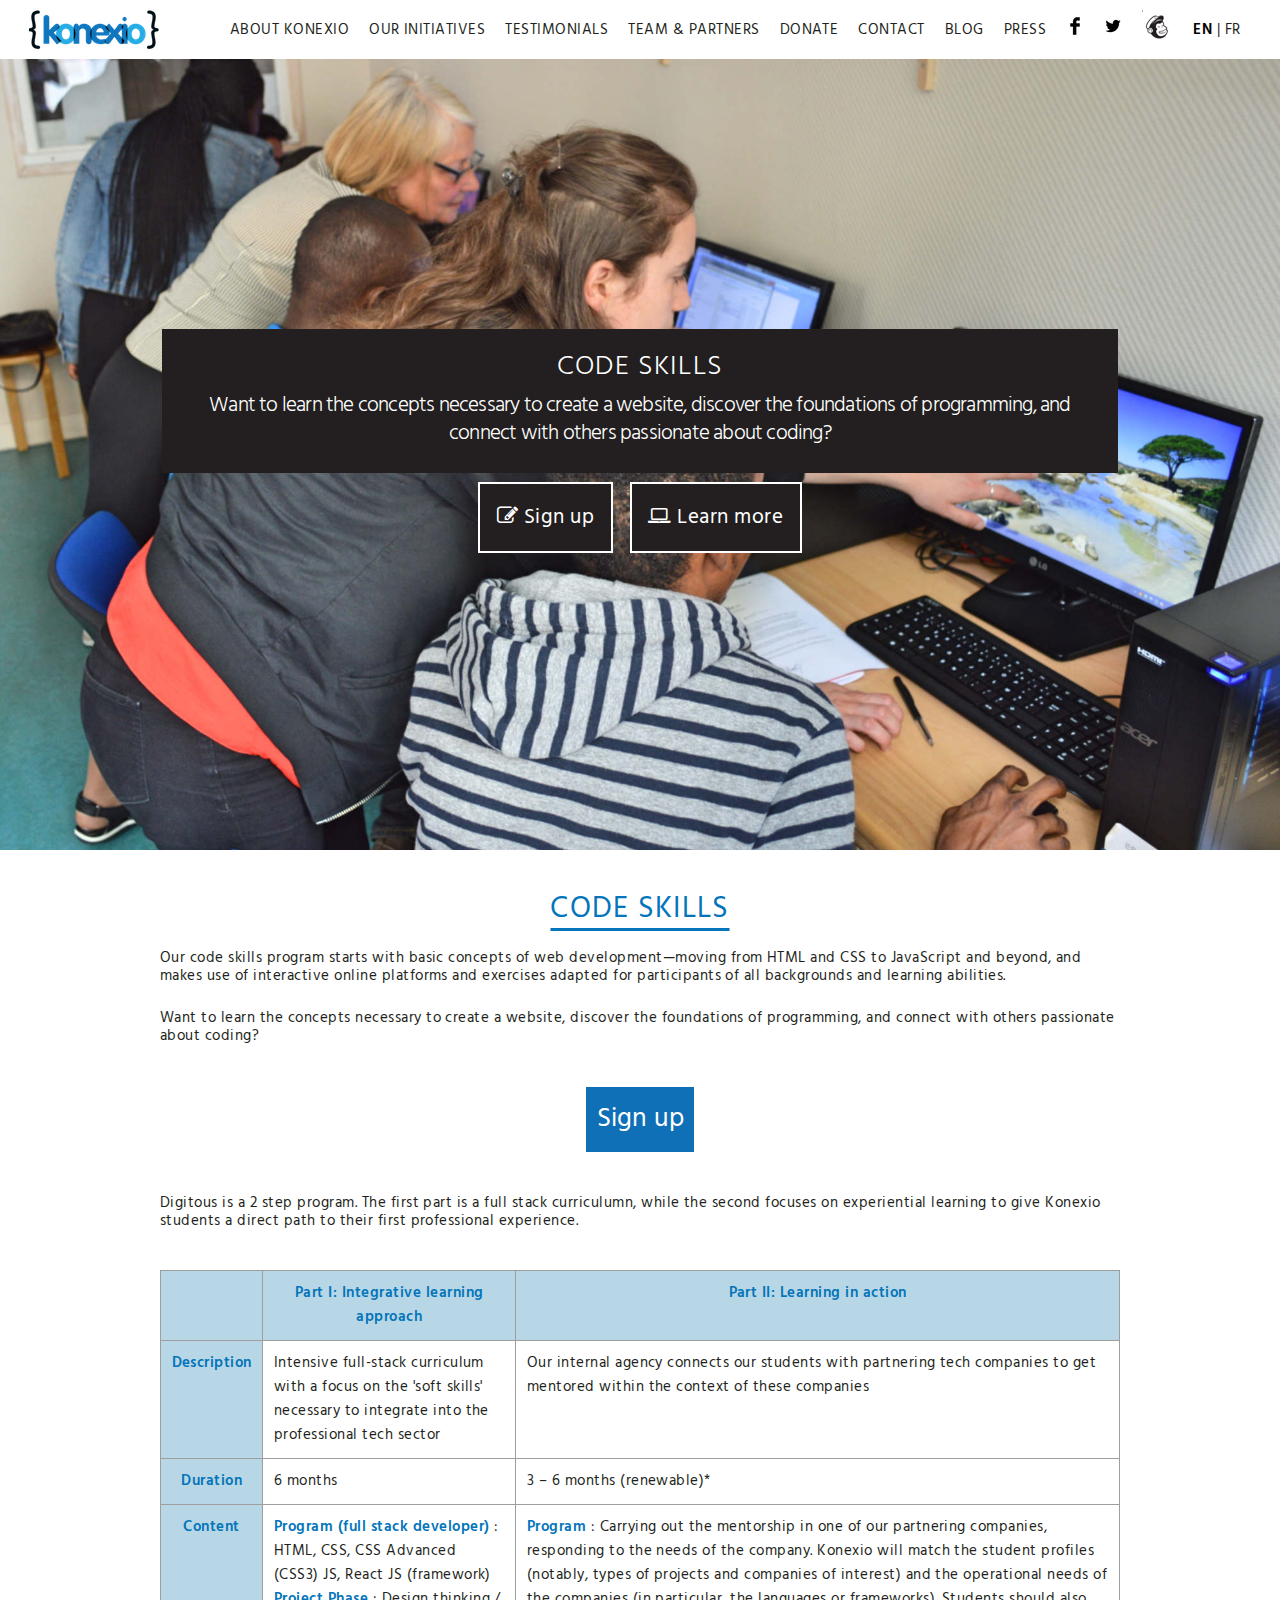
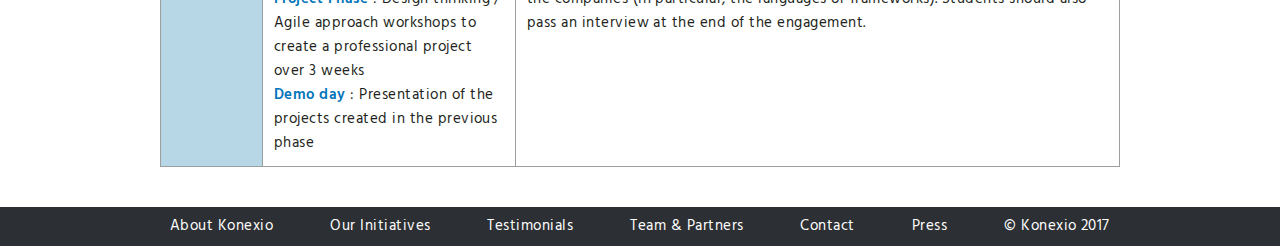
==== code.html @ 0aa67f4a "dropdown nav" ====
<!DOCTYPE html>
<html lang="en">
<head>
  <meta charset="UTF-8">
  <meta name="viewport" content="width=device-width, initial-scale=1.0">
  <meta http-equiv="X-UA-Compatible" content="ie=edge">
  <title>Konexio</title>
  <link rel="stylesheet" href="css/reset.css">
  <link rel="stylesheet" href="css/skeleton.css">
  <link rel="stylesheet" href="css/style.css">
  <link rel="stylesheet" href="css/digitous.css">
  <link href="https://fonts.googleapis.com/css?family=Hind:400,400i,600,700" rel="stylesheet">
  <link rel="stylesheet" type="text/css" href="https://cdnjs.cloudflare.com/ajax/libs/font-awesome/4.7.0/css/font-awesome.min.css">
</head>
<body>
  <div class="main en">
    <header>
      <nav>
        <h1>
          <!-- should this be a homepage link? -->
          <img src="imgs/logo-konexio-nue.png" alt="Konexio">
        </h1>
        <ul>
          <li>
            <span lang="en">
              <a href="index.html">About Konexio</a>
            </span>
            <span lang="fr">
              <a href="index-french.html">Notre Mission</a>
            </span>
          </li>
          <li>
            <div class="dropdown">
              <button class="dropbtn" onclick="location.href = '#initiatives'">
                <span lang="en">Our Initiatives</span>
                <span lang="fr">Nos Initiatives</span>
              </button>
              <div class="dropdown-content">
                <a href="digital.html">
                  <span lang="en">Digital Skills</span>
                  <span lang="fr">Programme digitale</span>
                </a>
                <a href="code.html">
                  <span lang="en">Code Skills</span>
                  <span lang="fr">Programme code</span>
                </a>
              </div>
            </div>
          </li>
          <li>
            <span lang="en">
              <a href="index.html#testimonials">Testimonials</a>
            </span>
            <span lang="fr">
              <a href="index-french.html#testimonials">Témoignages</a>
            </span>
          </li>
          <li>
            <span lang="en">
              <a href="index.html#partners">Team &amp; Partners</a>
            </span>
            <span lang="fr">
              <a href="index-french.html#partners">Equipe et Partenaires</a>
            </span>
          </li>
          <li>
            <a href="https://www.helloasso.com/associations/konexio/formulaires/1" target="_blank">
              <span lang="en">Donate</span>
              <span lang="fr">Faire un Don</span>
            </a>
          </li>
          <li>
            <span lang="en">
              <a href="index.html#contact">Contact</a>
            </span>
            <span lang="fr">
              <a href="index-french.html#contact">Contact</a>
            </span>
          </li>
          <li>
            <a href="https://medium.com/@Konexio">Blog</a>
          </li>
          <li>
            <span lang="en">
              <a href="press-kit-en.pdf">Press</a>
            </span>
            <span lang="fr">
              <a href="press-kit-fr.pdf">Press</a>
            </span>
          </li>
          <li>
            <a href="https://www.facebook.com/konexio.eu">
              <img src="imgs/facebook.png" alt="Facebook">
            </a>
          </li>
          <li>
            <a href="https://twitter.com/Konexio_eu">
              <img src="imgs/twitter.png" alt="Twitter">
            </a>
          </li>
          <li>
            <a href="http://eepurl.com/cEVfen">
              <img src="imgs/mailchimp.png" alt="Newsletter">
            </a>
          </li>
          <li>
            <div id="language-selector">
              <a href="#" class="select-lang selected" lang="en">EN</a> | <a href="#" class="select-lang" lang="fr">FR</a>
            </div>
          </li>
        </ul>
      </nav>
      <div class="welcome-container">
        <div class="welcome-message">
          <h2>
            <span lang="en">Code Skills</span>
            <span lang="fr">Programme Code</span>
          </h2>
          <h4>
            <span lang="en">
              Want to learn the concepts necessary to create a website, discover the
              foundations of programming, and connect with others passionate about coding?
            </span>
            <span lang="fr">
              Voulez-vous apprendre les concepts nécessaires pour créer un site web,
              découvrir les bases de la programmation et communiquer avec d'autres passionnés ?
            </span>
          </h4>
        </div>
        <div class="welcome-shortcuts">
          <a href="https://docs.google.com/forms/d/e/1FAIpQLScF-zrERka8WJM9B9FbPb6SNCnrdFrCJ85Gw6TChW51OiDU6Q/viewform">
            <i class="fa fa-edit" aria-hidden="true"></i>
            <span lang="en">Sign up</span>
            <span lang="fr">Je m'inscris</span>
          </a>
          <a href="#code">
            <i class="fa fa-laptop" aria-hidden="true"></i>
            <span lang="en">Learn more</span>
            <span lang="fr">En savoir plus</span>
          </a>
        </div>
      </div>
    </header>

    <div class="container">
      <div id="code">
        <div class="row twelve columns">
          <h3>
            <span lang="en">Code Skills</span>
            <span lang="fr">Programme Code</span>
          </h3>
        </div>
      </div>

      <div class="row twelve columns">
        <p>
          <span lang="en">
            Our code skills program starts with basic concepts of web development—moving
            from HTML and CSS to JavaScript and beyond, and makes use of interactive
            online platforms and exercises adapted for participants of all backgrounds and learning abilities.
          </span>
          <span lang="fr">
            Notre programme de code commence par les concepts de base du développement web,
            et puis connaissance de HTML, CSS à JavaScript et au-delà, en appuyant
            sur des plateformes et des exercices interactifs en ligne adaptés
            aux participants de tous les milieux et capacités d'apprentissage.
          </span>
        </p>
        </br>
        <p>
          <span lang="en">
            Want to learn the concepts necessary to create a website, discover the
            foundations of programming, and connect with others passionate about coding?
          </span>
          <span lang="fr">
            Voulez-vous apprendre les concepts nécessaires pour créer un site web,
            découvrir les bases de la programmation et communiquer avec d'autres passionnés ?
          </span>
        </p>
      </div>
    </div>

    <div class="container">
      <div class="twelve columns">
        <div class="action-buttons">
          <button type="button" name="signup-digital-class-button" onclick="window.open('https://docs.google.com/forms/d/e/1FAIpQLScF-zrERka8WJM9B9FbPb6SNCnrdFrCJ85Gw6TChW51OiDU6Q/viewform', '_blank')">
            <span lang="en">Sign up</span>
            <span lang="fr">Je m'inscris</span>
          </button>
        </div>
      </div>
    </div>

    <div class="container">
      <div class="row twelve columns">
        <p>
          <span lang="en">
            Digitous is a 2 step program. The first part is a full stack curriculumn,
            while the second focuses on experiential learning to give Konexio students
            a direct path to their first professional experience.
          </span>
          <span lang="fr">
            Digitous est un programme qui consiste en 2 phases. La première basée
            est un programme fullstack, et la deuxième mettant en œuvre l’apprentissage
            au sein d’entreprises pour donner aux talents de Konexio un accès direct
            à une première expérience professionnelle.
          </span>
        </p>
      </div>
    </div>

    <div class="container">
      <table>
        <tr>
          <th></th>
          <th>
            <span lang="en">Part I: Integrative learning approach</span>
            <span lang="fr">Phase I: Approche intégrative d’apprentissage</span>
          </th>
          <th>
            <span lang="en">Part II: Learning in action</span>
            <span lang="fr">Phase II: Apprentissage en action</span>
          </th>
        </tr>
        <tr>
          <th>Description</th>
          <td>
            <span lang="en">
              Intensive full-stack curriculum with a focus on the 'soft skills'
              necessary to integrate into the professional tech sector
            </span>
            <span lang="fr">
              Formation intensive full-stack avec un focus sur les ‘softs skills’
              nécessaires pour l’intégration professionnelle dans le domaine numérique
            </span>
          </td>
          <td>
            <span lang="en">
              Our internal agency connects our students with partnering tech
              companies to get mentored within the context of these companies
            </span>
            <span lang="fr">
              Notre agence interne connectera nos étudiants avec des entreprises
              numériques partenaires pour la réalisation de missions tutorées au
              sein de ces entreprises
            </span>
          </td>
        </tr>
        <tr>
          <th>
            <span lang="en">Duration</span>
            <span lang="fr">Durée</span>
          </th>
          <td>
            <span lang="en">6 months</span>
            <span lang="fr">6 mois</span>
          </td>
          <td>
            <span lang="en">3 – 6 months (renewable)*</span>
            <span lang="fr">3 – 6 mois (renouvelables)*</span>
          </td>
        </tr>
        <tr>
          <th>
            <span lang="en">Content</span>
            <span lang="fr">Contenu</span>
          </th>
          <td>
            <span lang="en">
              <span class="highlight">Program (full stack developer)</span> :
              HTML, CSS, CSS Advanced (CSS3) JS, React JS (framework)</br>
              <span class="highlight">Project Phase</span> : Design thinking /
              Agile approach workshops to create a professional project over 3 weeks</br>
              <span class="highlight">Demo day</span> :
              Presentation of the projects created in the previous phase</br>
            </span>
            <span lang="fr">
              <span class="highlight">Programme (développeur full stack)</span> :
              HTML, CSS, CSS avancé (CSS3) JS, React JS (framework)</br>
              <span class="highlight">Phase projet</span> : Atelier design
              thinking/approche AGILE pour créer un projet professionnalisant durant 3 semaines</br>
              <span class="highlight">Demo day</span> :
              Présentation des projets élaborés pendant la phase</br>
            </span>
          </td>
          <td>
            <span lang="en">
              <span class="highlight">Program</span> : Carrying out the mentorship
              in one of our partnering companies, responding to the needs of the
              company. Konexio will match the student profiles (notably, types of projects
              and companies of interest) and the operational needs of the companies
              (in particular, the languages or frameworks). Students should also
              pass an interview at the end of the engagement.
            </span>
            <span lang="fr">
              <span class="highlight">Programme</span> : réalisation de missions
              tutorées dans l’une de nos entreprises partenaires, répondant aux
              besoins de l’entreprise. Konexio matchera le profil des apprenants
              (types de projets qu’ils souhaitent effectuer, types d’entreprises
              avec lesquelles ils souhaitent s’engager) et les besoins
              opérationnels des entreprises (notamment les langages ou frameworks
              en particulier). Les apprenants devront aussi passer un entretien
              afin de finaliser l’engagement.
            </span>
          </td>
        </tr>

      </table>
    </div>

  </div>

  <footer>
    <div class="container">
      <ul>
        <li>
          <a href="index.html#about">About Konexio</a>
        </li>
        <li>
          <a href="index.html#initiatives">Our Initiatives</a>
        </li>
        <li>
          <a href="index.html#testimonials">Testimonials</a>
        </li>
        <li>
          <a href="index.html#partners">Team &amp; Partners</a>
        </li>
        <li>
          <a href="index.html#contact">Contact</a>
        </li>
        <li>
          <a href="press-kit-en.pdf">Press</a>
        </li>
        <li style="color:white"> © Konexio 2017 </li>
      </ul>
    </div>
  </footer>

  <script src="js/lang-switcher.js" charset="utf-8"></script>

</body>
</html>
---- css/skeleton.css ----
/*
* Skeleton V2.0.4
* Copyright 2014, Dave Gamache
* www.getskeleton.com
* Free to use under the MIT license.
* http://www.opensource.org/licenses/mit-license.php
* 12/29/2014
*/


/* Table of contents
––––––––––––––––––––––––––––––––––––––––––––––––––
- Grid
- Base Styles
- Typography
- Links
- Buttons
- Forms
- Lists
- Code
- Tables
- Spacing
- Utilities
- Clearing
- Media Queries
*/


/* Grid
–––––––––––––––––––––––––––––––––––––––––––––––––– */
.container {
  position: relative;
  width: 100%;
  max-width: 960px;
  margin: 0 auto;
  padding: 0 20px;
  box-sizing: border-box; }
.column,
.columns {
  width: 100%;
  float: left;
  box-sizing: border-box; }

/* For devices larger than 400px */
@media (min-width: 400px) {
  .container {
    width: 85%;
    padding: 0; }
}

/* For devices larger than 550px */
@media (min-width: 550px) {
  .container {
    width: 80%; }
  .column,
  .columns {
    margin-left: 4%; }
  .column:first-child,
  .columns:first-child {
    margin-left: 0; }

  .one.column,
  .one.columns                    { width: 4.66666666667%; }
  .two.columns                    { width: 13.3333333333%; }
  .three.columns                  { width: 22%;            }
  .four.columns                   { width: 30.6666666667%; }
  .five.columns                   { width: 39.3333333333%; }
  .six.columns                    { width: 48%;            }
  .seven.columns                  { width: 56.6666666667%; }
  .eight.columns                  { width: 65.3333333333%; }
  .nine.columns                   { width: 74.0%;          }
  .ten.columns                    { width: 82.6666666667%; }
  .eleven.columns                 { width: 91.3333333333%; }
  .twelve.columns                 { width: 100%; margin-left: 0; }

  .one-third.column               { width: 30.6666666667%; }
  .two-thirds.column              { width: 65.3333333333%; }

  .one-half.column                { width: 48%; }

  /* Offsets */
  .offset-by-one.column,
  .offset-by-one.columns          { margin-left: 8.66666666667%; }
  .offset-by-two.column,
  .offset-by-two.columns          { margin-left: 17.3333333333%; }
  .offset-by-three.column,
  .offset-by-three.columns        { margin-left: 26%;            }
  .offset-by-four.column,
  .offset-by-four.columns         { margin-left: 34.6666666667%; }
  .offset-by-five.column,
  .offset-by-five.columns         { margin-left: 43.3333333333%; }
  .offset-by-six.column,
  .offset-by-six.columns          { margin-left: 52%;            }
  .offset-by-seven.column,
  .offset-by-seven.columns        { margin-left: 60.6666666667%; }
  .offset-by-eight.column,
  .offset-by-eight.columns        { margin-left: 69.3333333333%; }
  .offset-by-nine.column,
  .offset-by-nine.columns         { margin-left: 78.0%;          }
  .offset-by-ten.column,
  .offset-by-ten.columns          { margin-left: 86.6666666667%; }
  .offset-by-eleven.column,
  .offset-by-eleven.columns       { margin-left: 95.3333333333%; }

  .offset-by-one-third.column,
  .offset-by-one-third.columns    { margin-left: 34.6666666667%; }
  .offset-by-two-thirds.column,
  .offset-by-two-thirds.columns   { margin-left: 69.3333333333%; }

  .offset-by-one-half.column,
  .offset-by-one-half.columns     { margin-left: 52%; }

}


/* Base Styles
–––––––––––––––––––––––––––––––––––––––––––––––––– */
/* NOTE
html is set to 62.5% so that all the REM measurements throughout Skeleton
are based on 10px sizing. So basically 1.5rem = 15px :) */
html {
  font-size: 62.5%; }
body {
  font-size: 1.5em; /* currently ems cause chrome bug misinterpreting rems on body element */
  line-height: 1.6;
  font-weight: 400;
  font-family: "Raleway", "HelveticaNeue", "Helvetica Neue", Helvetica, Arial, sans-serif;
  color: #222; }


/* Typography
–––––––––––––––––––––––––––––––––––––––––––––––––– */
h1, h2, h3, h4, h5, h6 {
  margin-top: 0;
  margin-bottom: 2rem;
  font-weight: 300; }
h1 { font-size: 4.0rem; line-height: 1.2;  letter-spacing: -.1rem;}
h2 { font-size: 3.6rem; line-height: 1.25; letter-spacing: -.1rem; }
h3 { font-size: 3.0rem; line-height: 1.3;  letter-spacing: -.1rem; }
h4 { font-size: 2.4rem; line-height: 1.35; letter-spacing: -.08rem; }
h5 { font-size: 1.8rem; line-height: 1.5;  letter-spacing: -.05rem; }
h6 { font-size: 1.5rem; line-height: 1.6;  letter-spacing: 0; }

/* Larger than phablet */
@media (min-width: 550px) {
  h1 { font-size: 5.0rem; }
  h2 { font-size: 4.2rem; }
  h3 { font-size: 3.6rem; }
  h4 { font-size: 3.0rem; }
  h5 { font-size: 2.4rem; }
  h6 { font-size: 1.5rem; }
}

p {
  margin-top: 0; }
---- css/style.css ----
@import url('https://fonts.googleapis.com/css?family=Hind');

.container:after {
  content: '';
  display: table;
  clear: both;
}

.container {
  margin-bottom: 40px;
}

body {
  font-family: 'Hind', 'Lucida Grande', 'Lucida Sans Unicode', 'Lucida Sans',
    Geneva, Verdana, sans-serif;
  letter-spacing: 0.0325em;
  color: #231f20;
  margin-top: 4rem;
}

a {
  color: #0475ba;
}

em {
  font-style: italic;
}

h2 {
  margin-bottom: 8px;
}

h3 {
  color: #0475ba;
  text-decoration: underline;
  text-underline-position: under;
  font-size: 30px;
  text-align: center;
  font-weight: bold;
}

h2,
h3 {
  text-transform: uppercase;
  letter-spacing: 0.0425em;
}

h6 {
  margin-top: 1.5rem;
  margin-bottom: 0.5rem;
  font-size: 1.75rem;
  text-decoration: underline;
  font-weight: bold;
}

p {
  line-height: 1.2;
}

/*
 * Sections
 */

header {
  background: url('../imgs/backdrop.jpg');
  background-size: cover;
  height: 90vh;
  min-height: 35rem;
  display: flex;
  flex-direction: column;
  margin-bottom: 4rem;
}

header nav {
  background: white;
  display: flex;
  justify-content: space-around;
  position: fixed;
  top: 0;
  right: 0;
  left: 0;
  z-index: 2;
}

ul {
  display: flex;
  align-items: center;
  justify-content: space-between;
}

nav h1 {
  margin: 0;
  display: flex;
  align-items: center;
  padding: 5px 0;
}

li {
  margin: 0 10px;
}

li a {
  color: #231f20;
  text-transform: uppercase;
  text-decoration: none;
}

li a:hover {
  text-decoration: underline;
}

/*
  Dropdown code adapted from W3C Schools:
  https://www.w3schools.com/howto/howto_css_dropdown.asp
*/
/* Dropdown Button */
.dropbtn {
    background-color: transparent;
    color: #231f20;
    padding: 0;
    border: none;
    text-transform: uppercase;
    font-size: 100%;
    font-family: 'Hind', 'Lucida Grande', 'Lucida Sans Unicode', 'Lucida Sans',
    Geneva, Verdana, sans-serif;
    letter-spacing: 0.0325em;
}

/* The container <div> - needed to position the dropdown content */
.dropdown {
    position: relative;
    display: inline-block;
}

/* Dropdown Content (Hidden by Default) */
.dropdown-content {
    display: none;
    position: absolute;
    background-color: #fff;
    min-width: 160px;
    box-shadow: 0px 8px 16px 0px rgba(0,0,0,0.2);
    z-index: 1;
}

/* Links inside the dropdown */
.dropdown-content a {
    color: black;
    padding: 12px 16px;
    text-decoration: none;
    display: block;
}

/* Change color of dropdown links on hover */
.dropdown-content a:hover {background-color: #f1f1f1;}

/* Show the dropdown menu on hover */
.dropdown:hover .dropdown-content {display: block;}

/* Change the background color of the dropdown button when the dropdown content is shown */
.dropdown:hover .dropbtn {text-decoration: underline;}

.welcome-container {
  height: 100%;
  width: 100%;
  flex-grow: 1;
  flex-wrap: wrap;
  display: flex;
  align-items: center;
  justify-content: center;
  align-content: center;
}

.welcome-message {
  text-align: center;
  background-color: #231f20;
  color: white;
  width: 70%;
  padding: 20px 30px 25px;
}

.welcome-message h2 {
  font-size: 28px;
}

.welcome-message h4 {
  font-size: 21px;
  margin-bottom: 0;
}

.welcome-shortcuts {
  display: flex;
  width: 100%;
  align-items: center;
  justify-content: center;
}

.welcome-shortcuts a {
  border-style: solid;
  border-width: 2px;
  border-color: white;
  background-color: #231f20;
  font-size: 21px;
  color: white;
  text-align: center;
  padding: 0.8em;
  margin: 0.4em;
  text-decoration: none;
}

.welcome-shortcuts a:hover {
  border-color: #231f20;
  color: #231f20;
  background-color: white;
}

.objectives,
.partners,
.values,
.initiatives {
  margin-bottom: 0px;
}

.objectives h4,
.values h4 {
  font-size: 22px;
  text-align: center;
}

.objective-columns,
.value-columns {
  text-align: center;
}

.objective-columns p,
.value-columns p {
  text-align: left;
}

.objective-columns img,
.value-columns img {
  margin-bottom: 0.8em;
}

.main-activities {
  background-color: #f5bc4d;
  color: white;
  padding: 20px 0;
  margin-bottom: 40px;
}

.main-activities h3,
.main-activities a {
  color: inherit;
}

.team {
  background-color: #eaeaeb;
}

.partner-logos .slick-track div.slick-slide {
  text-align: center;
  height: 120px;
  line-height: 120px;
}

.partner-logos img {
  max-width: 100%;
  max-height: 120px;
  vertical-align: middle;
  display: inline !important;
}

.support-logos img {
  margin: 0 auto;
}

footer {
  background-color: #2c2f33;
  padding: 0.5em 0;
}

footer a {
  color: white;
  text-transform: none;
}

footer .container {
  margin-bottom: 0;
}

h4.columns,
.skill h4 {
  text-align: center;
}

.skill p {
  margin-bottom: 1.8rem;
}

.form-field {
  margin-bottom: 2rem;
}

.form-field label {
  display: block;
  text-transform: uppercase;
  margin-bottom: 0.5rem;
  font-weight: bold;
  font-size: 0.8em;
}

.form-field input,
.form-field textarea {
  width: 100%;
}

input[type='submit'] {
  border: none;
  float: right;
  background-color: #0475ba;
  color: white;
  text-transform: uppercase;
  font-size: 1.5rem;
}

input[type='submit']:hover {
  cursor: pointer;
}

.team-member {
  height: 240px;
}

.team-member img {
  display: block;
}

.team-member .fa {
  font-size: 1.4em;
}

.team-member a {
  color: grey;
}

.team-member a:hover {
  color: #0475ba;
}

#partners:before,
#about:before,
#testimonials:before,
#initiatives:before {
  display: block;
  content: ' ';
  margin-top: -80px;
  height: 80px;
  visibility: hidden;
}

.value-columns p,
.objective-columns p {
  text-align: center;
}

.anchor::before {
  content: '';
  display: block;
  height: 90px;
  margin: -90px 0 0;
  z-index: -1;
}

@media only screen and (max-width: 1090px) {
  header,
  header nav {
    display: block;
  }

  nav h1 {
    text-align: center;
    display: block;
  }

  nav ul {
    display: flex;
  }

  .anchor::before {
    content: '';
    display: block;
    height: 130px;
    margin: -130px 0 0;
    z-index: -1;
  }
}

/* Buttons for donation and signups */
.action-buttons {
  text-align: center;
}

.action-buttons button {
  font-size: 1.8em;
  font-family: 'Hind', 'Lucida Grande', 'Lucida Sans Unicode', 'Lucida Sans',
    Geneva, Verdana, sans-serif;
  border-style: solid;
  border-width: 2px;
  border-color: white;
  color: white;
  background-color: #0f70b7;
  padding: 0.4em;
  vertical-align: middle;
  z-index: 10;
}

.action-buttons button:hover {
  cursor: pointer;
  border-color: #0f70b7;
  background-color: white;
  color: #231f20;
}

.action-buttons img {
  vertical-align: sub;
}

.small-action-buttons button {
  font-size: 1.4em;
  font-family: 'Hind', 'Lucida Grande', 'Lucida Sans Unicode', 'Lucida Sans',
    Geneva, Verdana, sans-serif;
  border-style: solid;
  border-width: 2px;
  border-color: white;
  color: white;
  background-color: #0f70b7;
  padding: 0.4em;
  vertical-align: middle;
  z-index: 10;
}

.small-action-buttons button:hover {
  cursor: pointer;
  border-color: #0f70b7;
  background-color: white;
  color: #231f20;
}
---- css/digitous.css ----
#language-selector {
  text-align: right;
}

#language-selector .selected {
  text-decoration: none;
  cursor: default;
  color: black;
  font-weight: 600;
}

.en span[lang="fr"] {
  display: none;
}

.fr span[lang="en"] {
  display: none;
}

h3 {
  font-weight: normal;
}

.highlight {
  font-weight: 600;
  color: #0475ba;
}

.photos img {
  width: 80%;
  display: block;
  margin: auto;
}

th, td {
  border: 1px solid #9e9e9e;
  padding: .7em;
}

th {
  background-color: #b8d7e6;
  font-weight: 600;
  color: #0475ba;
}
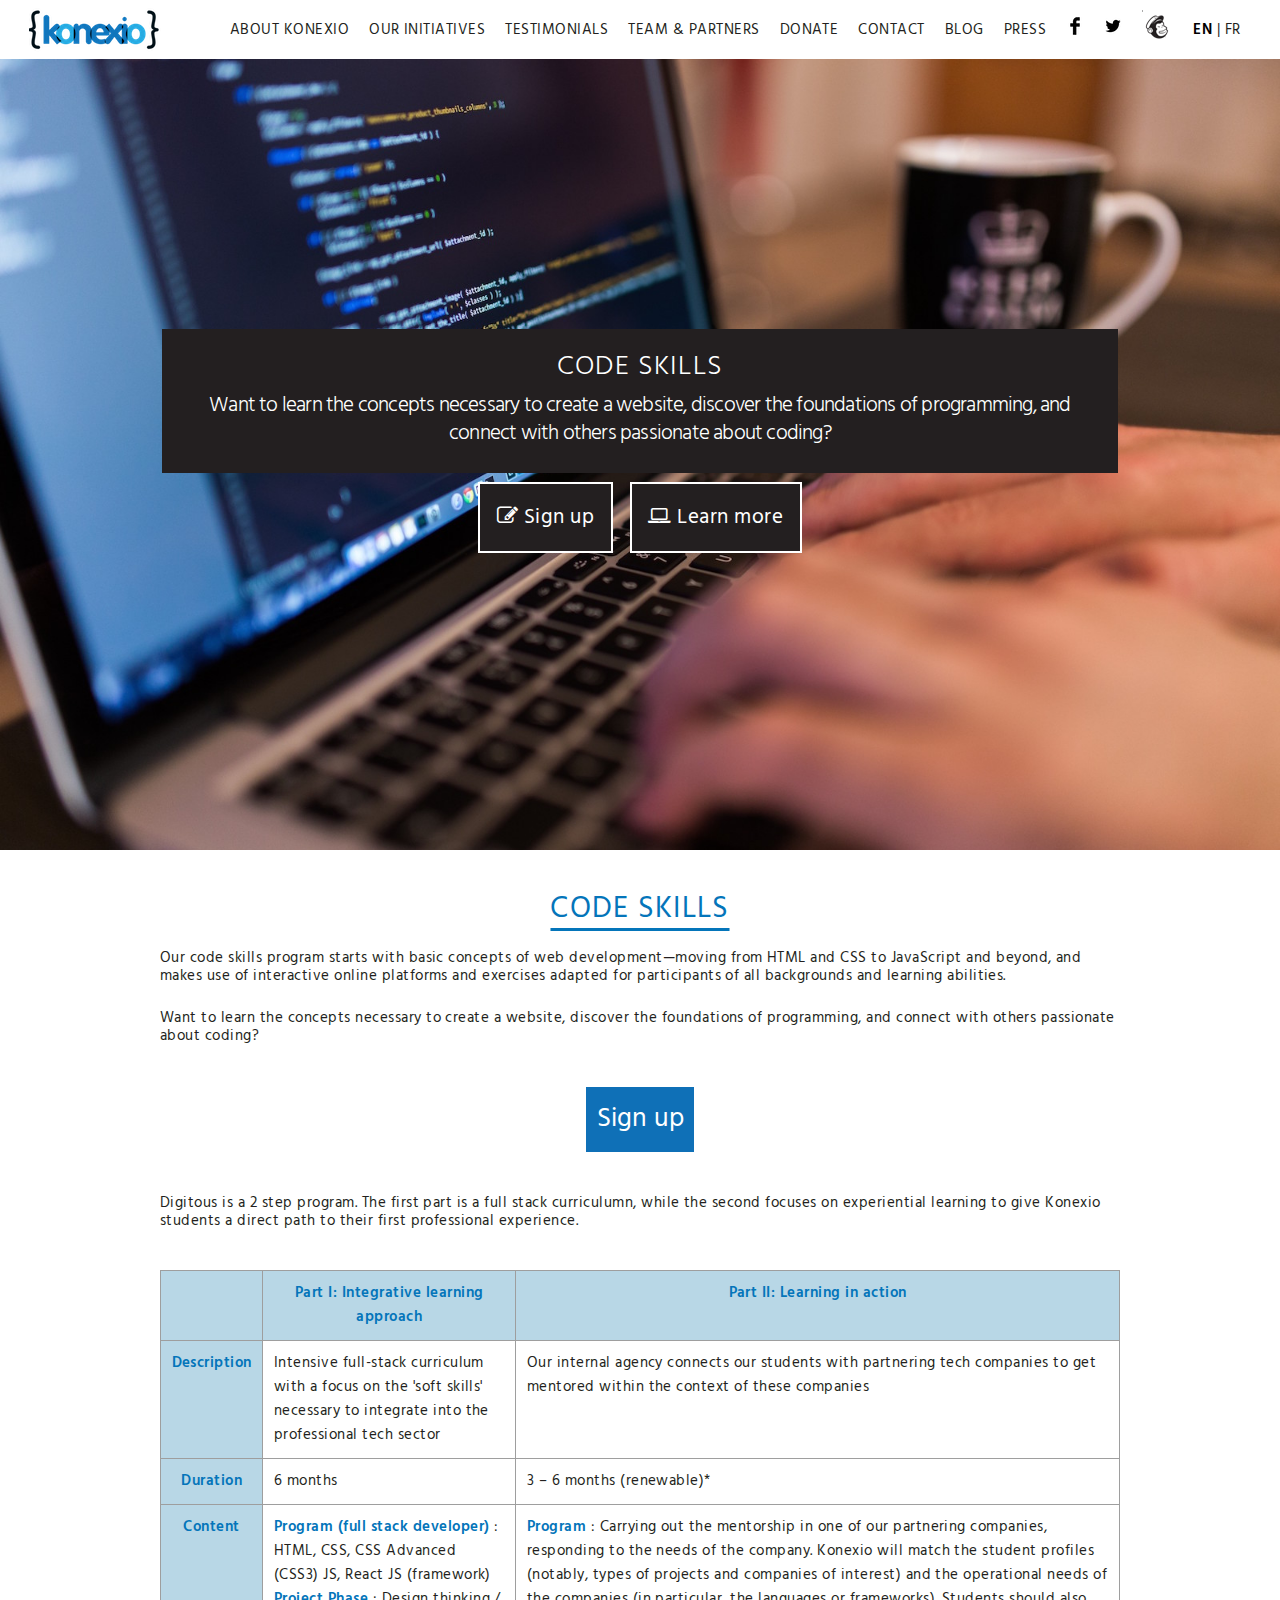
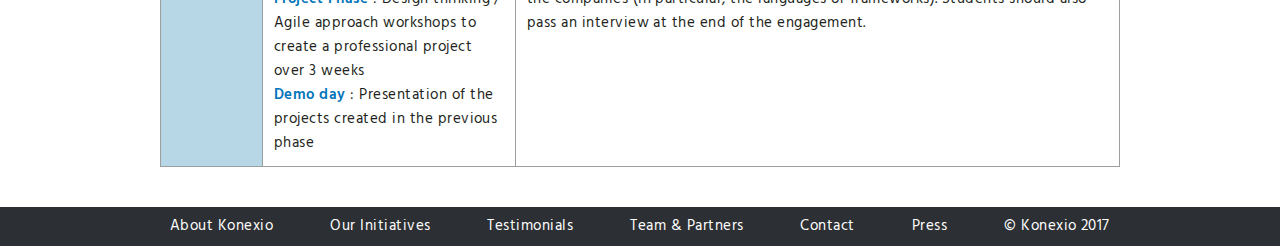
==== commit fa4d97df: "changing background images" ====
--- a/code.html
+++ b/code.html
@@ -14,7 +14,7 @@
 </head>
 <body>
   <div class="main en">
-    <header>
+    <header class="coding">
       <nav>
         <h1>
           <!-- should this be a homepage link? -->
@@ -31,16 +31,22 @@
           </li>
           <li>
             <div class="dropdown">
-              <button class="dropbtn" onclick="location.href = '#initiatives'">
-                <span lang="en">Our Initiatives</span>
-                <span lang="fr">Nos Initiatives</span>
-              </button>
+              <span lang="en">
+                <button class="dropbtn" onclick="location.href = 'index.html#initiatives'">
+                  Our Initiatives
+                </button>
+              </span>
+              <span lang="fr">
+                <button class="dropbtn" onclick="location.href = 'index-french.html#initiatives'">
+                  Nos Initiatives
+                </button>
+              </span>
               <div class="dropdown-content">
                 <a href="digital.html">
                   <span lang="en">Digital Skills</span>
                   <span lang="fr">Programme digitale</span>
                 </a>
-                <a href="code.html">
+                <a href="#">
                   <span lang="en">Code Skills</span>
                   <span lang="fr">Programme code</span>
                 </a>
--- a/css/style.css
+++ b/css/style.css
@@ -62,13 +62,26 @@
  */
 
 header {
+  height: 90vh;
+  min-height: 35rem;
+  display: flex;
+  flex-direction: column;
+  margin-bottom: 4rem;
+}
+
+.coding {
+  background: url('../imgs/coding1.jpg');
+  background-size: cover;
+}
+
+.teaching {
   background: url('../imgs/backdrop.jpg');
   background-size: cover;
-  height: 90vh;
-  min-height: 35rem;
-  display: flex;
-  flex-direction: column;
-  margin-bottom: 4rem;
+}
+
+.digital {
+  background: url('../imgs/coding1.jpg');
+  background-size: cover;
 }
 
 header nav {
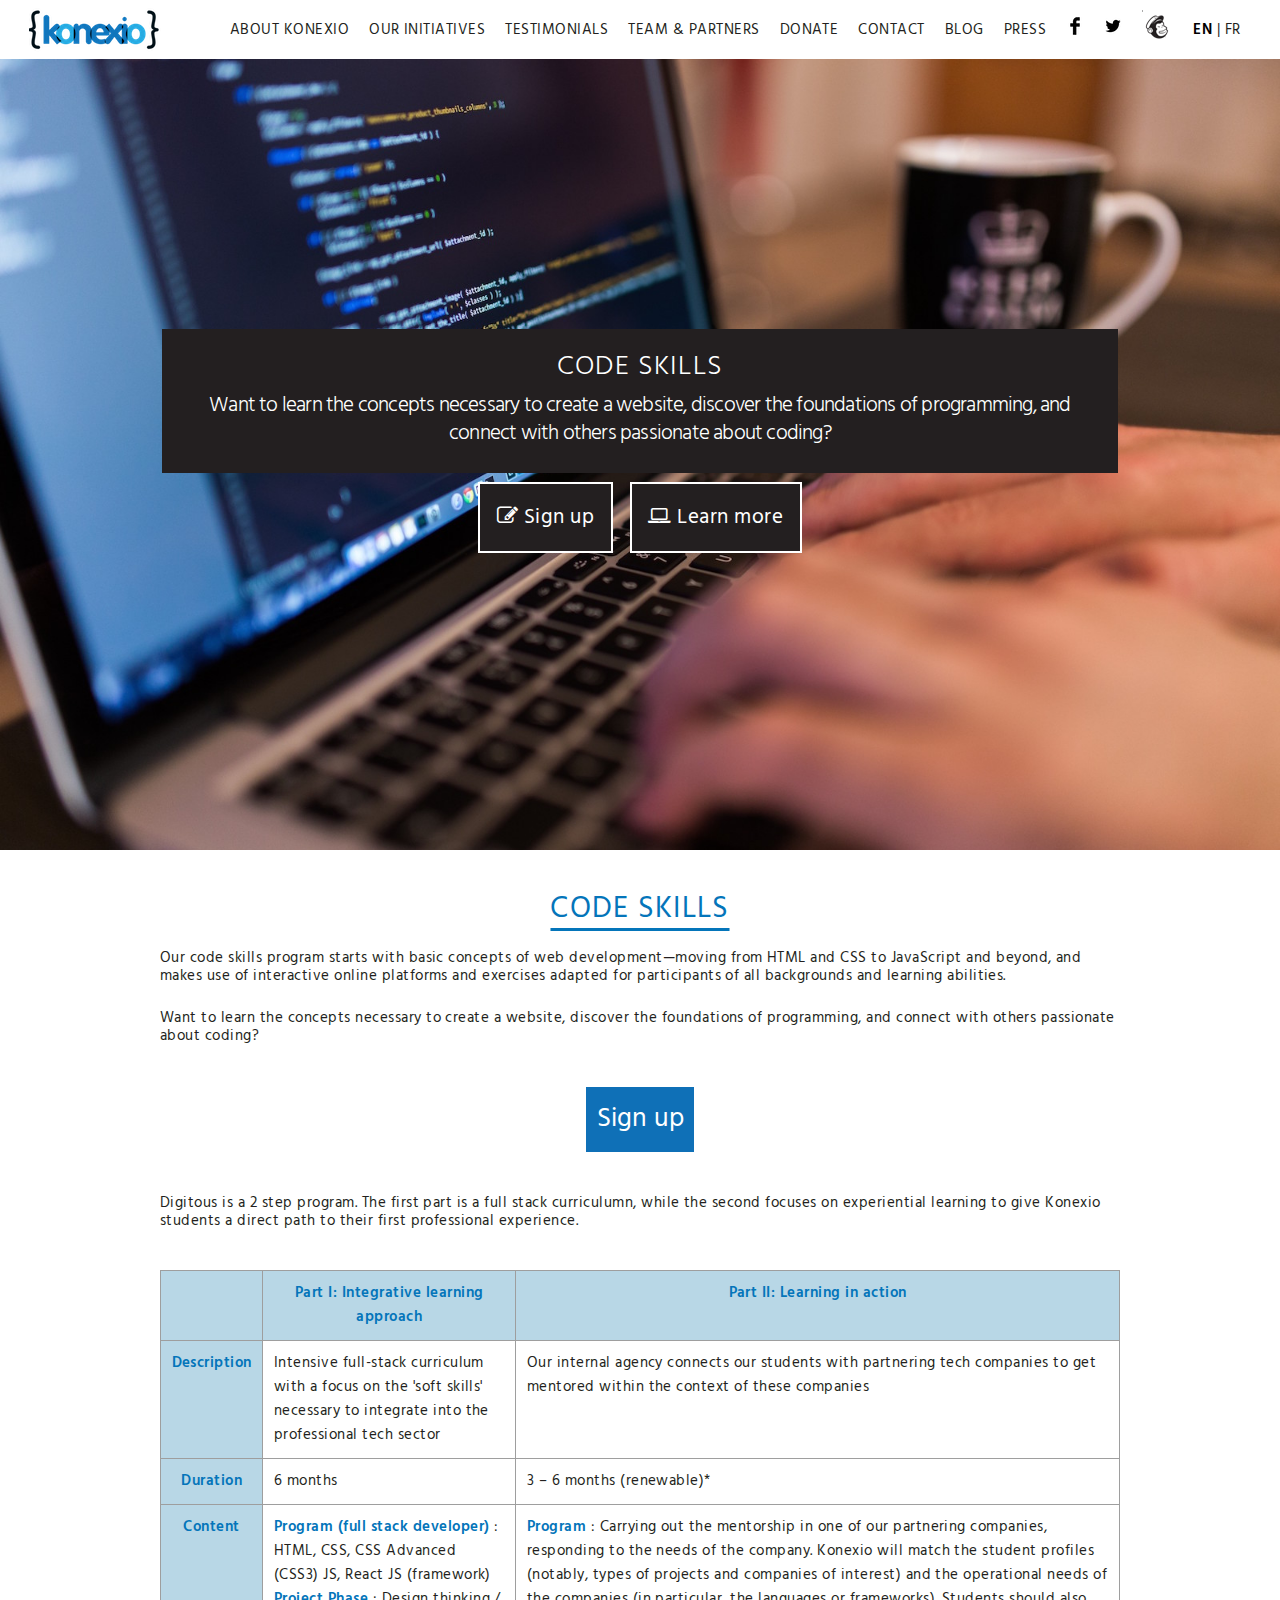
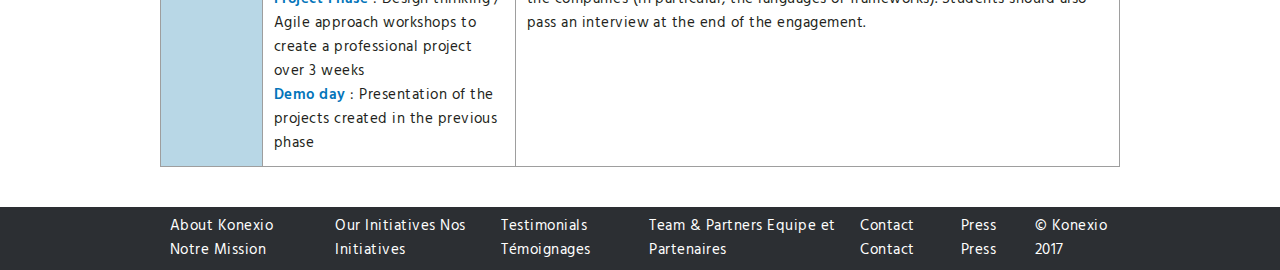
==== commit a6cc0a69: "language specific footer" ====
--- a/code.html
+++ b/code.html
@@ -320,22 +320,52 @@
     <div class="container">
       <ul>
         <li>
-          <a href="index.html#about">About Konexio</a>
-        </li>
-        <li>
-          <a href="index.html#initiatives">Our Initiatives</a>
-        </li>
-        <li>
-          <a href="index.html#testimonials">Testimonials</a>
-        </li>
-        <li>
-          <a href="index.html#partners">Team &amp; Partners</a>
-        </li>
-        <li>
-          <a href="index.html#contact">Contact</a>
-        </li>
-        <li>
-          <a href="press-kit-en.pdf">Press</a>
+          <span lang="en">
+            <a href="index.html#about">About Konexio</a>
+          </span>
+          <span lang="fr">
+            <a href="index-french.html#about">Notre Mission</a>
+          </span>
+        </li>
+        <li>
+          <span lang="en">
+            <a href="index.html#initiatves">Our Initiatives</a>
+          </span>
+          <span lang="fr">
+            <a href="index-french.html#initiatves">Nos Initiatives</a>
+          </span>
+        </li>
+        <li>
+          <span lang="en">
+            <a href="index.html#testimonials">Testimonials</a>
+          </span>
+          <span lang="fr">
+            <a href="index-french.html#testimonials">Témoignages</a>
+          </span>
+        </li>
+        <li>
+          <span lang="en">
+            <a href="index.html#partners">Team &amp; Partners</a>
+          </span>
+          <span lang="fr">
+            <a href="index-french.html#partners">Equipe et Partenaires</a>
+          </span>
+        </li>
+        <li>
+          <span lang="en">
+            <a href="index.html#contact">Contact</a>
+          </span>
+          <span lang="fr">
+            <a href="index-french.html#contact">Contact</a>
+          </span>
+        </li>
+        <li>
+          <span lang="en">
+            <a href="press-kit-en.pdf">Press</a>
+          </span>
+          <span lang="fr">
+            <a href="press-kit-fr.pdf">Press</a>
+          </span>
         </li>
         <li style="color:white"> © Konexio 2017 </li>
       </ul>
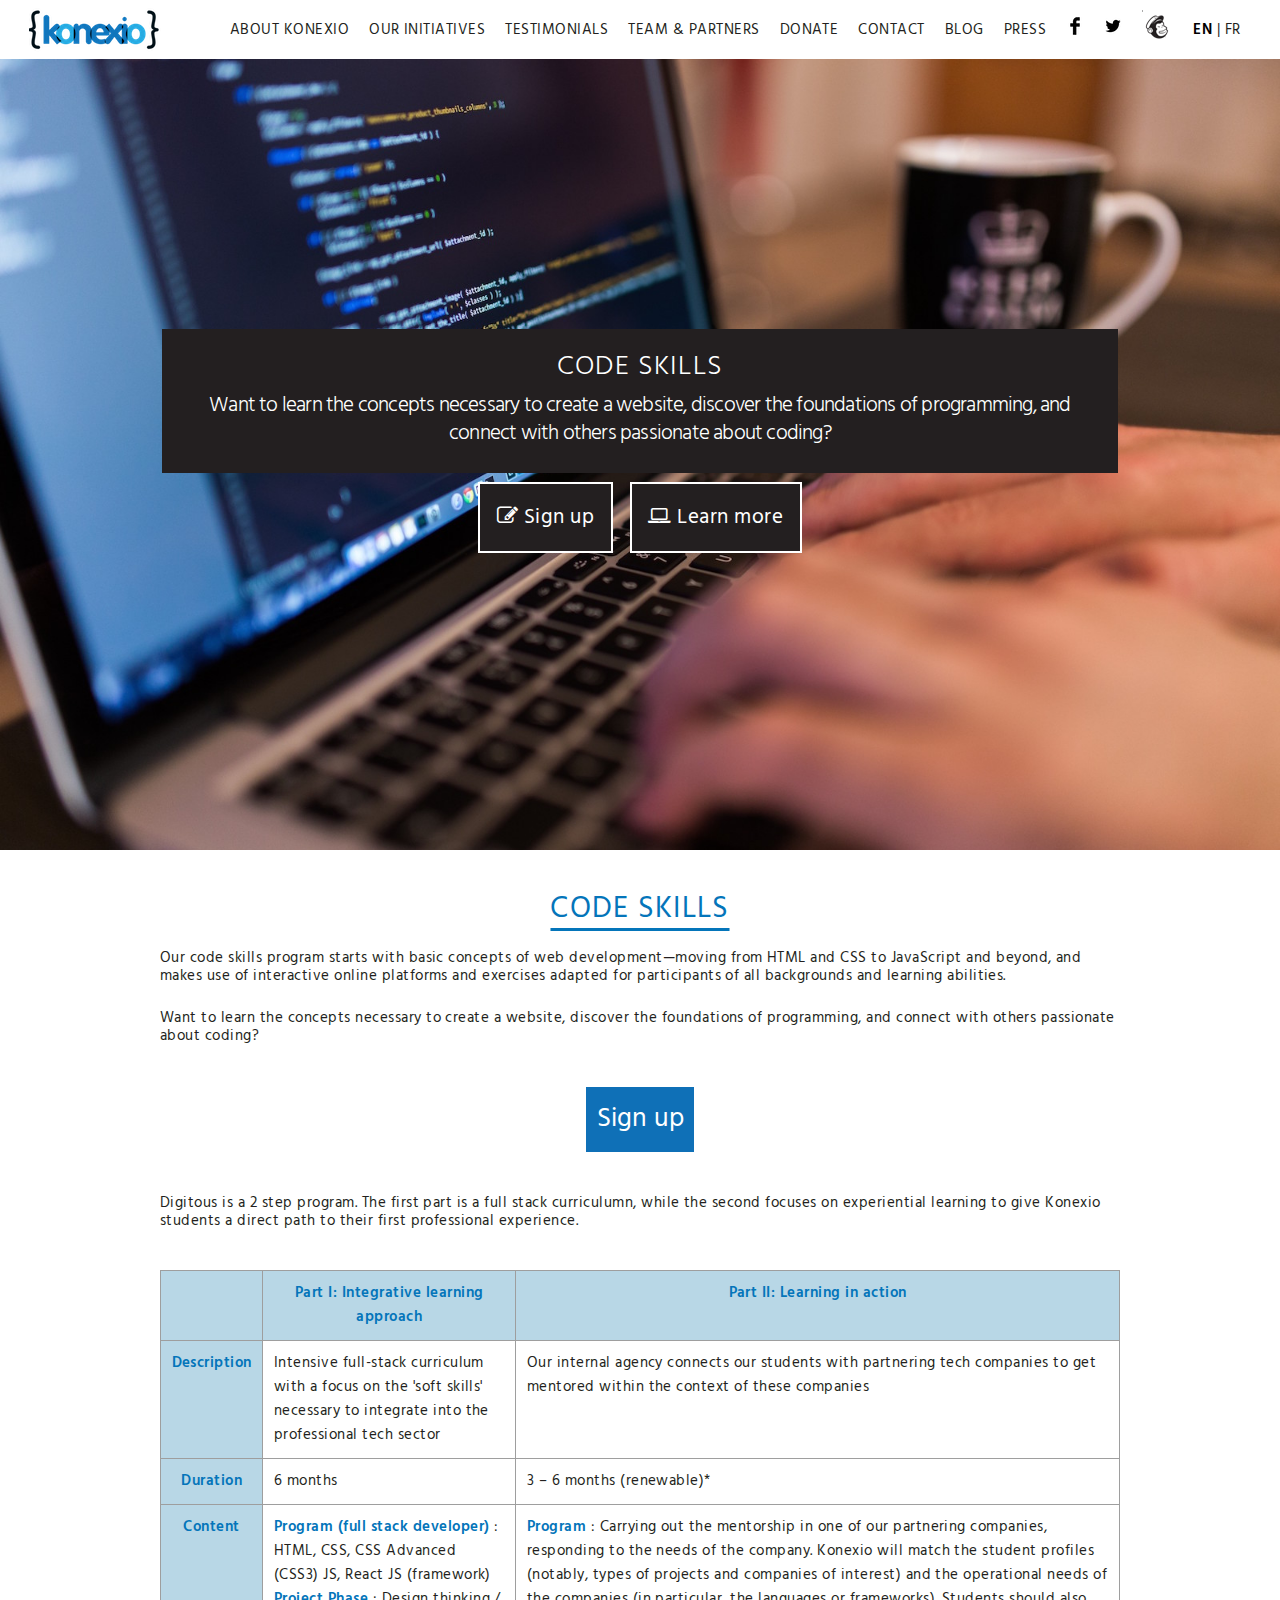
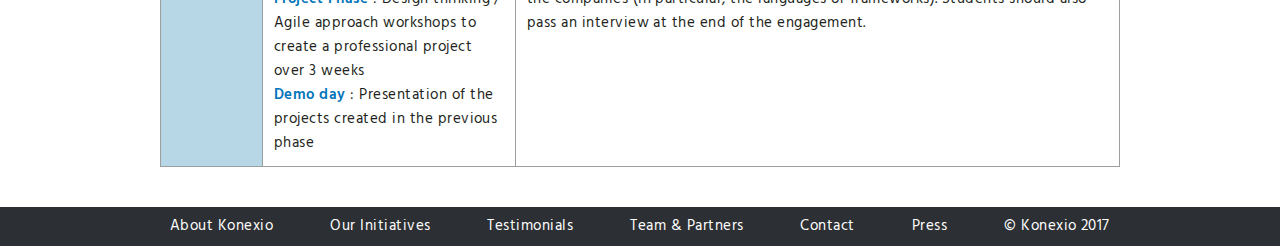
==== commit 66415fea: "Ooops fix footer" ====
--- a/code.html
+++ b/code.html
@@ -314,63 +314,62 @@
       </table>
     </div>
 
+    <footer>
+      <div class="container">
+        <ul>
+          <li>
+            <span lang="en">
+              <a href="index.html#about">About Konexio</a>
+            </span>
+            <span lang="fr">
+              <a href="index-french.html#about">Notre Mission</a>
+            </span>
+          </li>
+          <li>
+            <span lang="en">
+              <a href="index.html#initiatves">Our Initiatives</a>
+            </span>
+            <span lang="fr">
+              <a href="index-french.html#initiatves">Nos Initiatives</a>
+            </span>
+          </li>
+          <li>
+            <span lang="en">
+              <a href="index.html#testimonials">Testimonials</a>
+            </span>
+            <span lang="fr">
+              <a href="index-french.html#testimonials">Témoignages</a>
+            </span>
+          </li>
+          <li>
+            <span lang="en">
+              <a href="index.html#partners">Team &amp; Partners</a>
+            </span>
+            <span lang="fr">
+              <a href="index-french.html#partners">Equipe et Partenaires</a>
+            </span>
+          </li>
+          <li>
+            <span lang="en">
+              <a href="index.html#contact">Contact</a>
+            </span>
+            <span lang="fr">
+              <a href="index-french.html#contact">Contact</a>
+            </span>
+          </li>
+          <li>
+            <span lang="en">
+              <a href="press-kit-en.pdf">Press</a>
+            </span>
+            <span lang="fr">
+              <a href="press-kit-fr.pdf">Press</a>
+            </span>
+          </li>
+          <li style="color:white"> © Konexio 2017 </li>
+        </ul>
+      </div>
+    </footer>
   </div>
-
-  <footer>
-    <div class="container">
-      <ul>
-        <li>
-          <span lang="en">
-            <a href="index.html#about">About Konexio</a>
-          </span>
-          <span lang="fr">
-            <a href="index-french.html#about">Notre Mission</a>
-          </span>
-        </li>
-        <li>
-          <span lang="en">
-            <a href="index.html#initiatves">Our Initiatives</a>
-          </span>
-          <span lang="fr">
-            <a href="index-french.html#initiatves">Nos Initiatives</a>
-          </span>
-        </li>
-        <li>
-          <span lang="en">
-            <a href="index.html#testimonials">Testimonials</a>
-          </span>
-          <span lang="fr">
-            <a href="index-french.html#testimonials">Témoignages</a>
-          </span>
-        </li>
-        <li>
-          <span lang="en">
-            <a href="index.html#partners">Team &amp; Partners</a>
-          </span>
-          <span lang="fr">
-            <a href="index-french.html#partners">Equipe et Partenaires</a>
-          </span>
-        </li>
-        <li>
-          <span lang="en">
-            <a href="index.html#contact">Contact</a>
-          </span>
-          <span lang="fr">
-            <a href="index-french.html#contact">Contact</a>
-          </span>
-        </li>
-        <li>
-          <span lang="en">
-            <a href="press-kit-en.pdf">Press</a>
-          </span>
-          <span lang="fr">
-            <a href="press-kit-fr.pdf">Press</a>
-          </span>
-        </li>
-        <li style="color:white"> © Konexio 2017 </li>
-      </ul>
-    </div>
-  </footer>
 
   <script src="js/lang-switcher.js" charset="utf-8"></script>
 
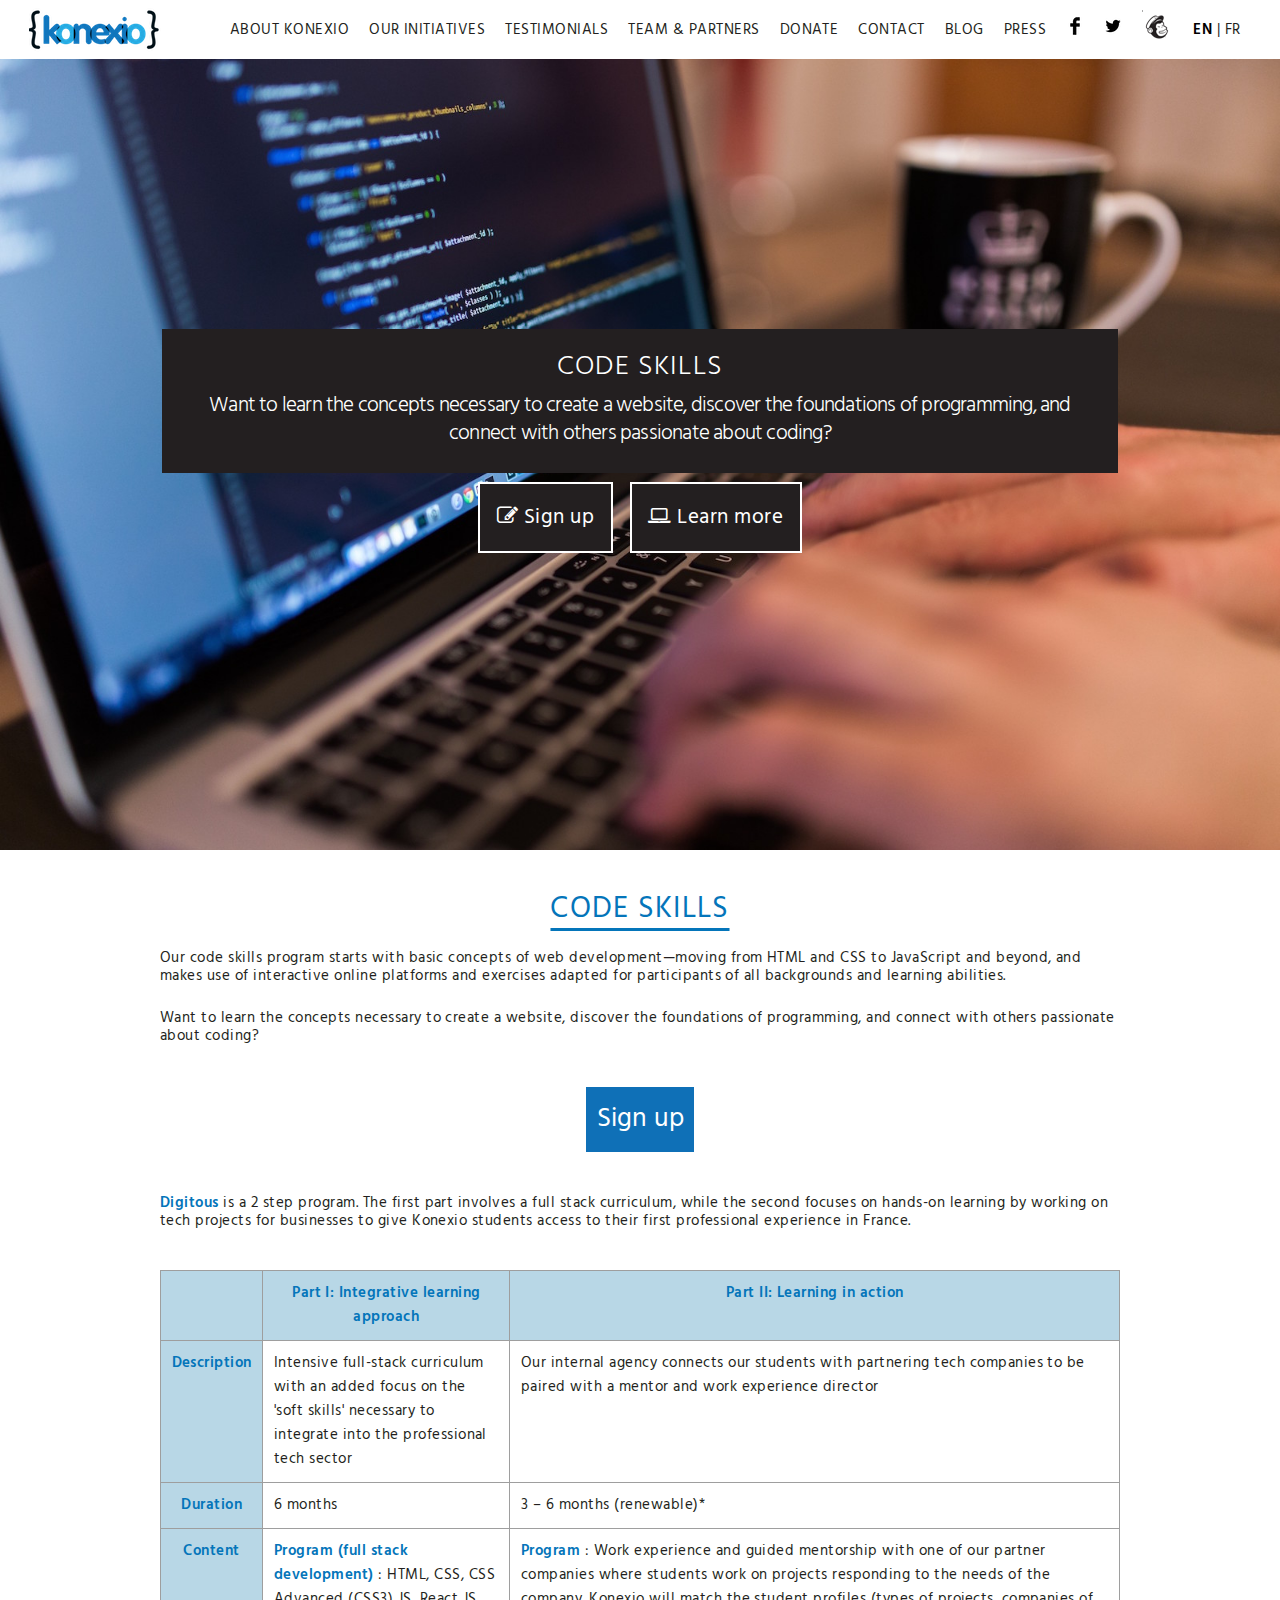
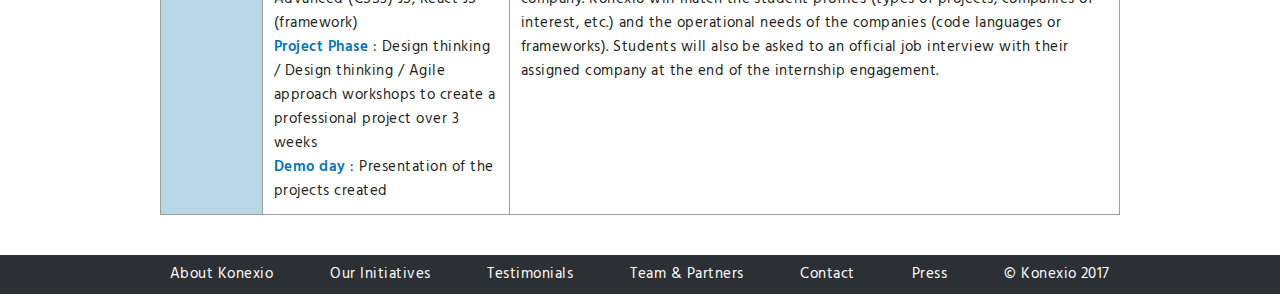
==== commit 8c18ed1e: "translation updates" ====
--- a/code.html
+++ b/code.html
@@ -201,15 +201,16 @@
       <div class="row twelve columns">
         <p>
           <span lang="en">
-            Digitous is a 2 step program. The first part is a full stack curriculumn,
-            while the second focuses on experiential learning to give Konexio students
-            a direct path to their first professional experience.
+            <span class="highlight">Digitous</span> is a 2 step program. The first part involves a full stack curriculum,
+            while the second focuses on hands-on learning by working on tech projects
+            for businesses to give Konexio students access to their first professional experience in France.
           </span>
           <span lang="fr">
-            Digitous est un programme qui consiste en 2 phases. La première basée
-            est un programme fullstack, et la deuxième mettant en œuvre l’apprentissage
-            au sein d’entreprises pour donner aux talents de Konexio un accès direct
-            à une première expérience professionnelle.
+            <span class="highlight">Digitous</span> est un programme qui consiste
+            en 2 phases. La première est un programme fullstack, et la deuxième
+            mettant en œuvre l’apprentissage au sein d’entreprises pour donner
+            aux talents de Konexio un accès direct à une première expérience
+            professionnelle en France.
           </span>
         </p>
       </div>
@@ -232,23 +233,23 @@
           <th>Description</th>
           <td>
             <span lang="en">
-              Intensive full-stack curriculum with a focus on the 'soft skills'
+              Intensive full-stack curriculum with an added focus on the 'soft skills'
               necessary to integrate into the professional tech sector
             </span>
             <span lang="fr">
-              Formation intensive full-stack avec un focus sur les ‘softs skills’
+              Formation intensive full-stack avec un focus supplémentaire sur les ‘softs skills’
               nécessaires pour l’intégration professionnelle dans le domaine numérique
             </span>
           </td>
           <td>
             <span lang="en">
               Our internal agency connects our students with partnering tech
-              companies to get mentored within the context of these companies
+              companies to be paired with a mentor and work experience director
             </span>
             <span lang="fr">
               Notre agence interne connectera nos étudiants avec des entreprises
-              numériques partenaires pour la réalisation de missions tutorées au
-              sein de ces entreprises
+              numériques partenaires pour la réalisation de missions tutorées
+              au sein de ces entreprises
             </span>
           </td>
         </tr>
@@ -273,40 +274,40 @@
           </th>
           <td>
             <span lang="en">
-              <span class="highlight">Program (full stack developer)</span> :
+              <span class="highlight">Program (full stack development)</span> :
               HTML, CSS, CSS Advanced (CSS3) JS, React JS (framework)</br>
               <span class="highlight">Project Phase</span> : Design thinking /
-              Agile approach workshops to create a professional project over 3 weeks</br>
+              Design thinking / Agile approach workshops to create a professional project over 3 weeks</br>
               <span class="highlight">Demo day</span> :
-              Presentation of the projects created in the previous phase</br>
+              Presentation of the projects created</br>
             </span>
             <span lang="fr">
               <span class="highlight">Programme (développeur full stack)</span> :
               HTML, CSS, CSS avancé (CSS3) JS, React JS (framework)</br>
               <span class="highlight">Phase projet</span> : Atelier design
-              thinking/approche AGILE pour créer un projet professionnalisant durant 3 semaines</br>
+              thinking/approche AGILE pour créer un projet professionnalisant durant 3 semaines </br>
               <span class="highlight">Demo day</span> :
-              Présentation des projets élaborés pendant la phase</br>
-            </span>
-          </td>
-          <td>
-            <span lang="en">
-              <span class="highlight">Program</span> : Carrying out the mentorship
-              in one of our partnering companies, responding to the needs of the
-              company. Konexio will match the student profiles (notably, types of projects
-              and companies of interest) and the operational needs of the companies
-              (in particular, the languages or frameworks). Students should also
-              pass an interview at the end of the engagement.
+              Présentation des projets élaborés</br>
+            </span>
+          </td>
+          <td>
+            <span lang="en">
+              <span class="highlight">Program</span> : Work experience and guided
+              mentorship with one of our partner companies where students work on
+              projects responding to the needs of the company. Konexio will match
+              the student profiles (types of projects, companies of interest, etc.)
+              and the operational needs of the companies (code languages or frameworks).
+              Students will also be asked to an official job interview with their
+              assigned company at the end of the internship engagement.
             </span>
             <span lang="fr">
               <span class="highlight">Programme</span> : réalisation de missions
               tutorées dans l’une de nos entreprises partenaires, répondant aux
               besoins de l’entreprise. Konexio matchera le profil des apprenants
               (types de projets qu’ils souhaitent effectuer, types d’entreprises
-              avec lesquelles ils souhaitent s’engager) et les besoins
-              opérationnels des entreprises (notamment les langages ou frameworks
-              en particulier). Les apprenants devront aussi passer un entretien
-              afin de finaliser l’engagement.
+              avec lesquelles ils souhaitent s’engager) et les besoins opérationnels
+              des entreprises (notamment les langages ou frameworks en particulier).
+              Les apprenants devront aussi passer un entretien officiel afin de finaliser l’engagement.
             </span>
           </td>
         </tr>
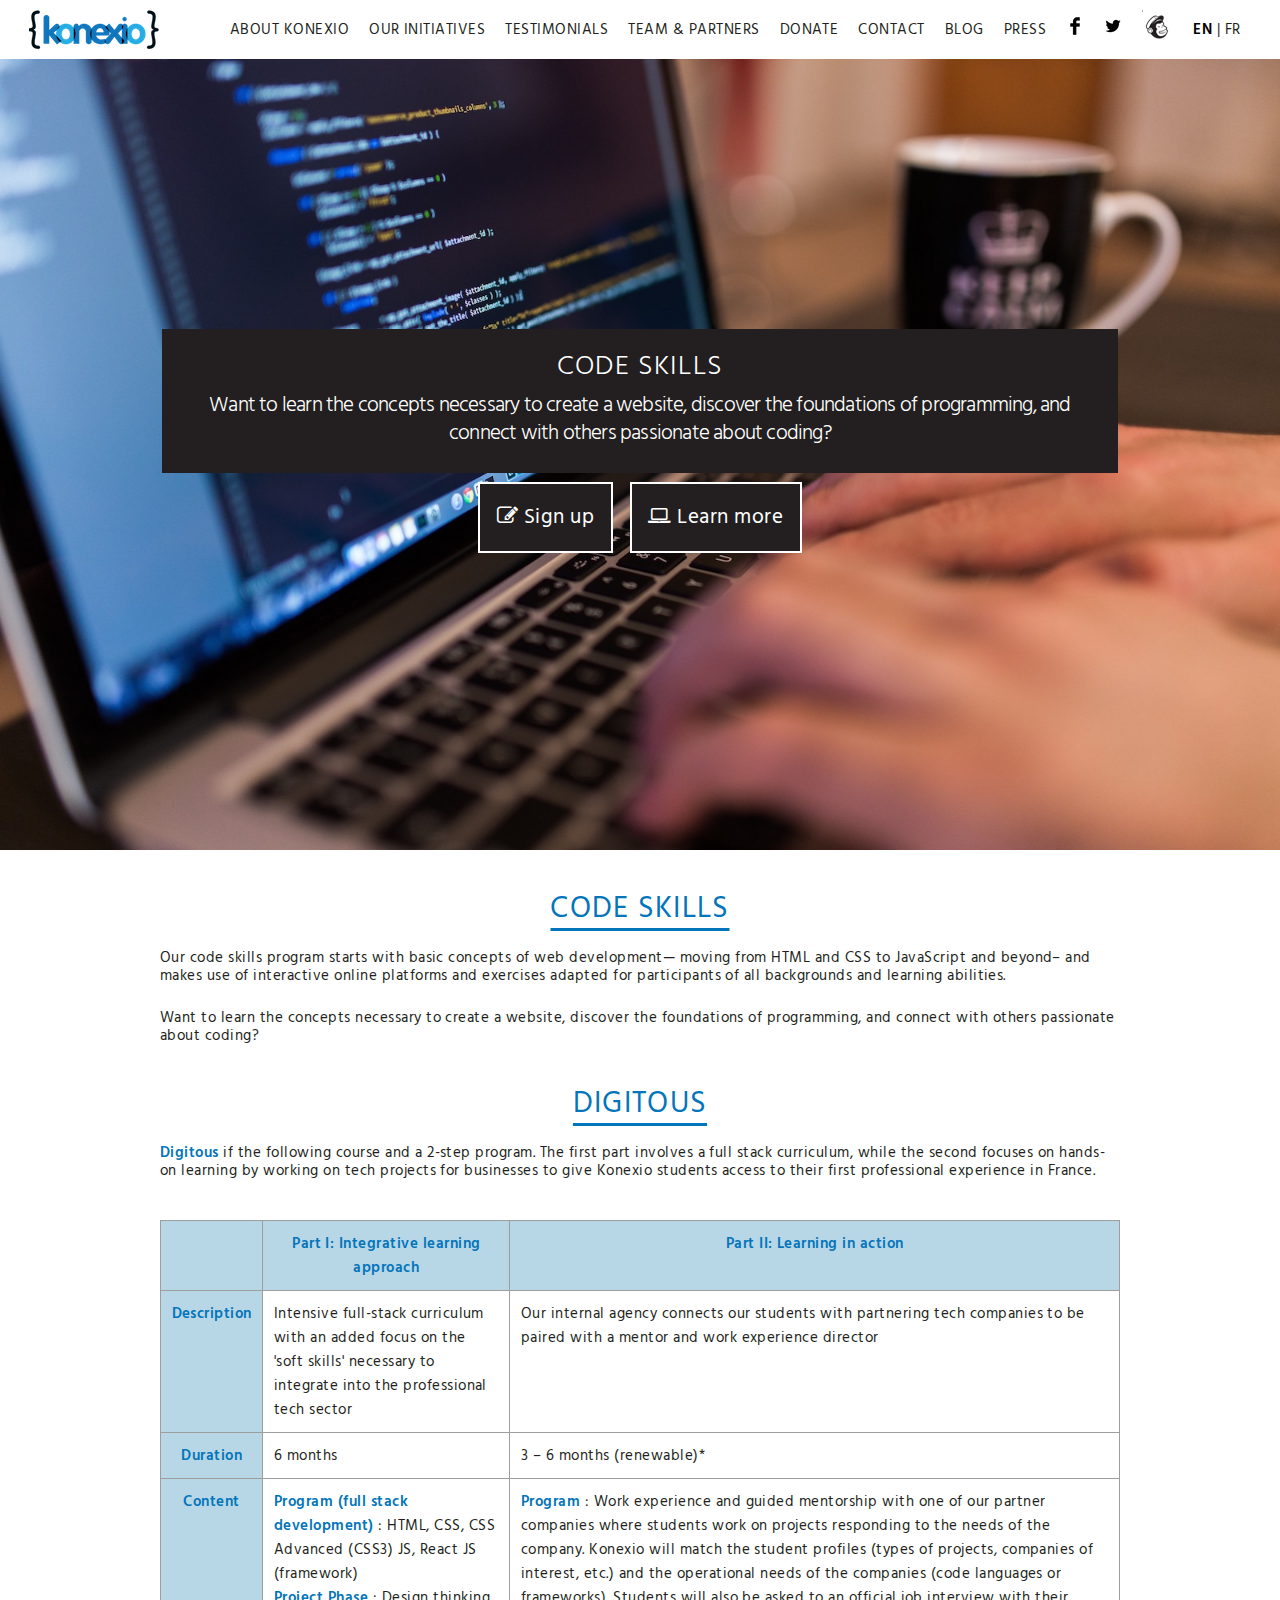
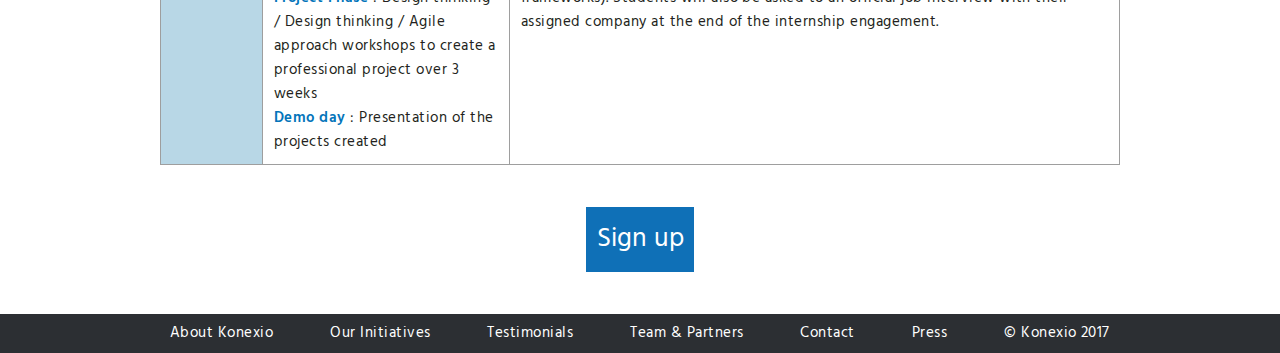
==== commit e7b6296a: "reformat code skills / digitous" ====
--- a/code.html
+++ b/code.html
@@ -161,13 +161,13 @@
       <div class="row twelve columns">
         <p>
           <span lang="en">
-            Our code skills program starts with basic concepts of web development—moving
-            from HTML and CSS to JavaScript and beyond, and makes use of interactive
+            Our code skills program starts with basic concepts of web development— moving
+            from HTML and CSS to JavaScript and beyond– and makes use of interactive
             online platforms and exercises adapted for participants of all backgrounds and learning abilities.
           </span>
           <span lang="fr">
             Notre programme de code commence par les concepts de base du développement web,
-            et puis connaissance de HTML, CSS à JavaScript et au-delà, en appuyant
+            et puis connaissance de HTML, CSS et JavaScript et au-delà, en appuyant
             sur des plateformes et des exercices interactifs en ligne adaptés
             aux participants de tous les milieux et capacités d'apprentissage.
           </span>
@@ -187,26 +187,20 @@
     </div>
 
     <div class="container">
-      <div class="twelve columns">
-        <div class="action-buttons">
-          <button type="button" name="signup-digital-class-button" onclick="window.open('https://docs.google.com/forms/d/e/1FAIpQLScF-zrERka8WJM9B9FbPb6SNCnrdFrCJ85Gw6TChW51OiDU6Q/viewform', '_blank')">
-            <span lang="en">Sign up</span>
-            <span lang="fr">Je m'inscris</span>
-          </button>
-        </div>
-      </div>
-    </div>
-
-    <div class="container">
+      <div class="row twelve columns">
+        <h3>Digitous</h3>
+      </div>
+
       <div class="row twelve columns">
         <p>
           <span lang="en">
-            <span class="highlight">Digitous</span> is a 2 step program. The first part involves a full stack curriculum,
+            <span class="highlight">Digitous</span> if the following course and a 2-step program.
+            The first part involves a full stack curriculum,
             while the second focuses on hands-on learning by working on tech projects
             for businesses to give Konexio students access to their first professional experience in France.
           </span>
           <span lang="fr">
-            <span class="highlight">Digitous</span> est un programme qui consiste
+            <span class="highlight">Digitous</span> est la suite de l'introduction du code et un programme qui consiste
             en 2 phases. La première est un programme fullstack, et la deuxième
             mettant en œuvre l’apprentissage au sein d’entreprises pour donner
             aux talents de Konexio un accès direct à une première expérience
@@ -315,6 +309,17 @@
       </table>
     </div>
 
+    <div class="container">
+      <div class="twelve columns">
+        <div class="action-buttons">
+          <button type="button" name="signup-digital-class-button" onclick="window.open('https://docs.google.com/forms/d/e/1FAIpQLScF-zrERka8WJM9B9FbPb6SNCnrdFrCJ85Gw6TChW51OiDU6Q/viewform', '_blank')">
+            <span lang="en">Sign up</span>
+            <span lang="fr">Je m'inscris</span>
+          </button>
+        </div>
+      </div>
+    </div>
+
     <footer>
       <div class="container">
         <ul>
